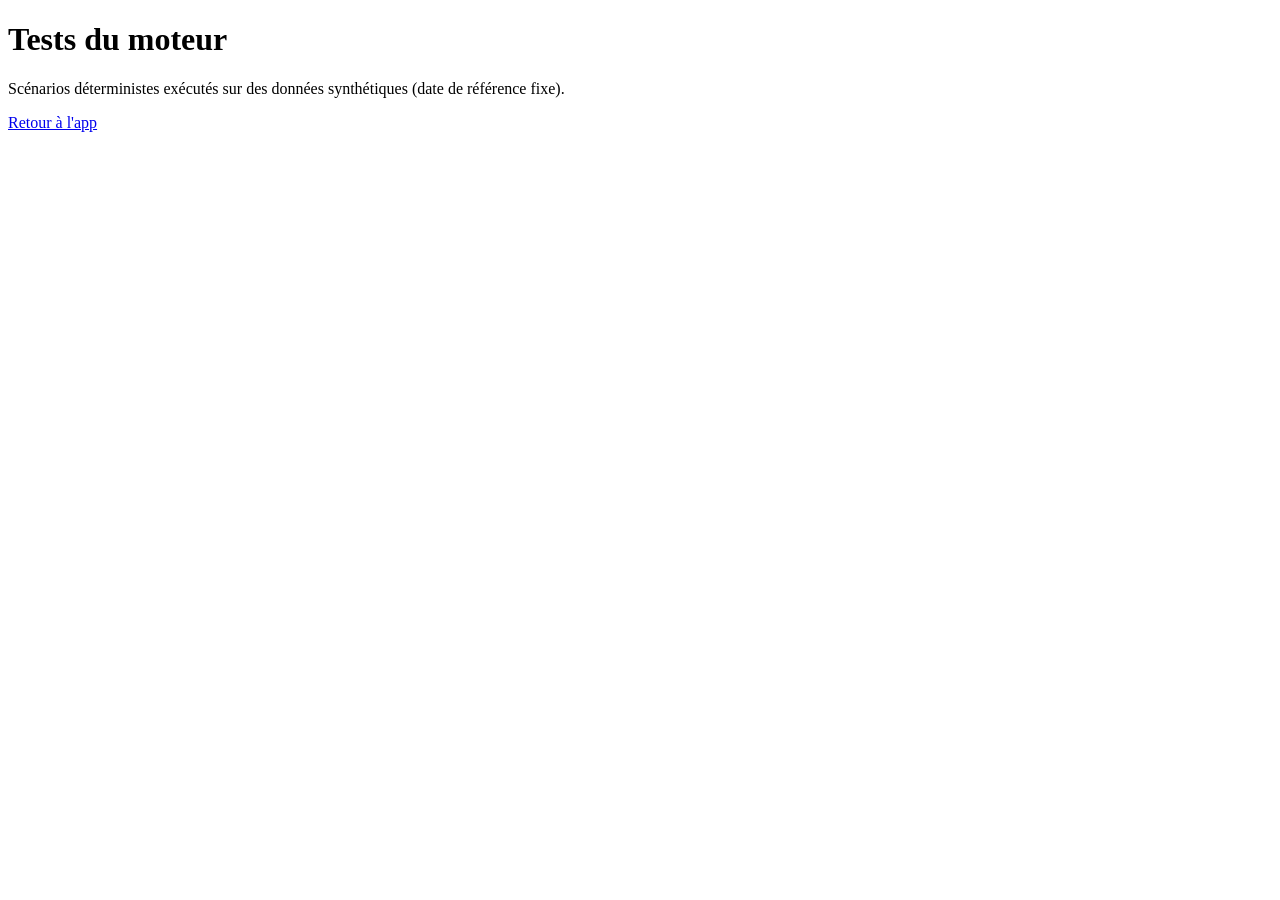
==== tests.html @ 7f494a3d "Add files via upload" ====
<!doctype html>
<html lang="fr">
<head>
<meta charset="utf-8">
<meta name="viewport" content="width=device-width, initial-scale=1">
<title>FitDiet Coach — tests du moteur</title>
<link rel="stylesheet" href="css/style.css">
</head>
<body>
<main class="main"><div class="container">
  <div class="page-head"><div><h1>Tests du moteur</h1><p class="sub">Scénarios déterministes exécutés sur des données synthétiques (date de référence fixe).</p></div><a class="btn" href="index.html">Retour à l'app</a></div>
  <div id="out" class="stack"></div>
</div></main>
<script src="js/utils.js"></script>
<script src="data/foods.js"></script>
<script src="data/recipes.js"></script>
<script src="data/prices.js"></script>
<script src="js/storage.js"></script>
<script src="js/calculations.js"></script>
<script src="js/foods.js"></script>
<script src="js/nutrition.js"></script>
<script src="js/tracking.js"></script>
<script src="js/trends.js"></script>
<script src="js/adherence.js"></script>
<script src="js/coachEngine.js"></script>
<script src="js/decisionHistory.js"></script>
<script src="js/recipes.js"></script>
<script src="js/planner.js"></script>
<script src="js/shopping.js"></script>
<script src="js/prices.js"></script>
<script src="js/photos.js"></script>
<script src="js/tests.js"></script>
<script>
  const res = FD.tests.run();
  const ok = res.filter((r) => r.ok).length;
  document.getElementById('out').innerHTML =
    '<div class="alert ' + (ok === res.length ? '' : 'danger') + '"><strong>' + ok + ' / ' + res.length + ' scénarios conformes</strong></div>' +
    res.map((r) => '<div class="card tight"><div class="between"><h3>' + FD.utils.esc(r.name) + '</h3><span class="badge ' + (r.ok ? 'ok' : 'danger') + '">' + (r.ok ? 'Conforme' : 'Échec') + '</span></div>' +
      '<p class="small muted">Décision : ' + FD.utils.esc(r.title || r.err) + '</p><p class="small">' + FD.utils.esc(r.recommend || '') + '</p></div>').join('');
</script>
</body>
</html>
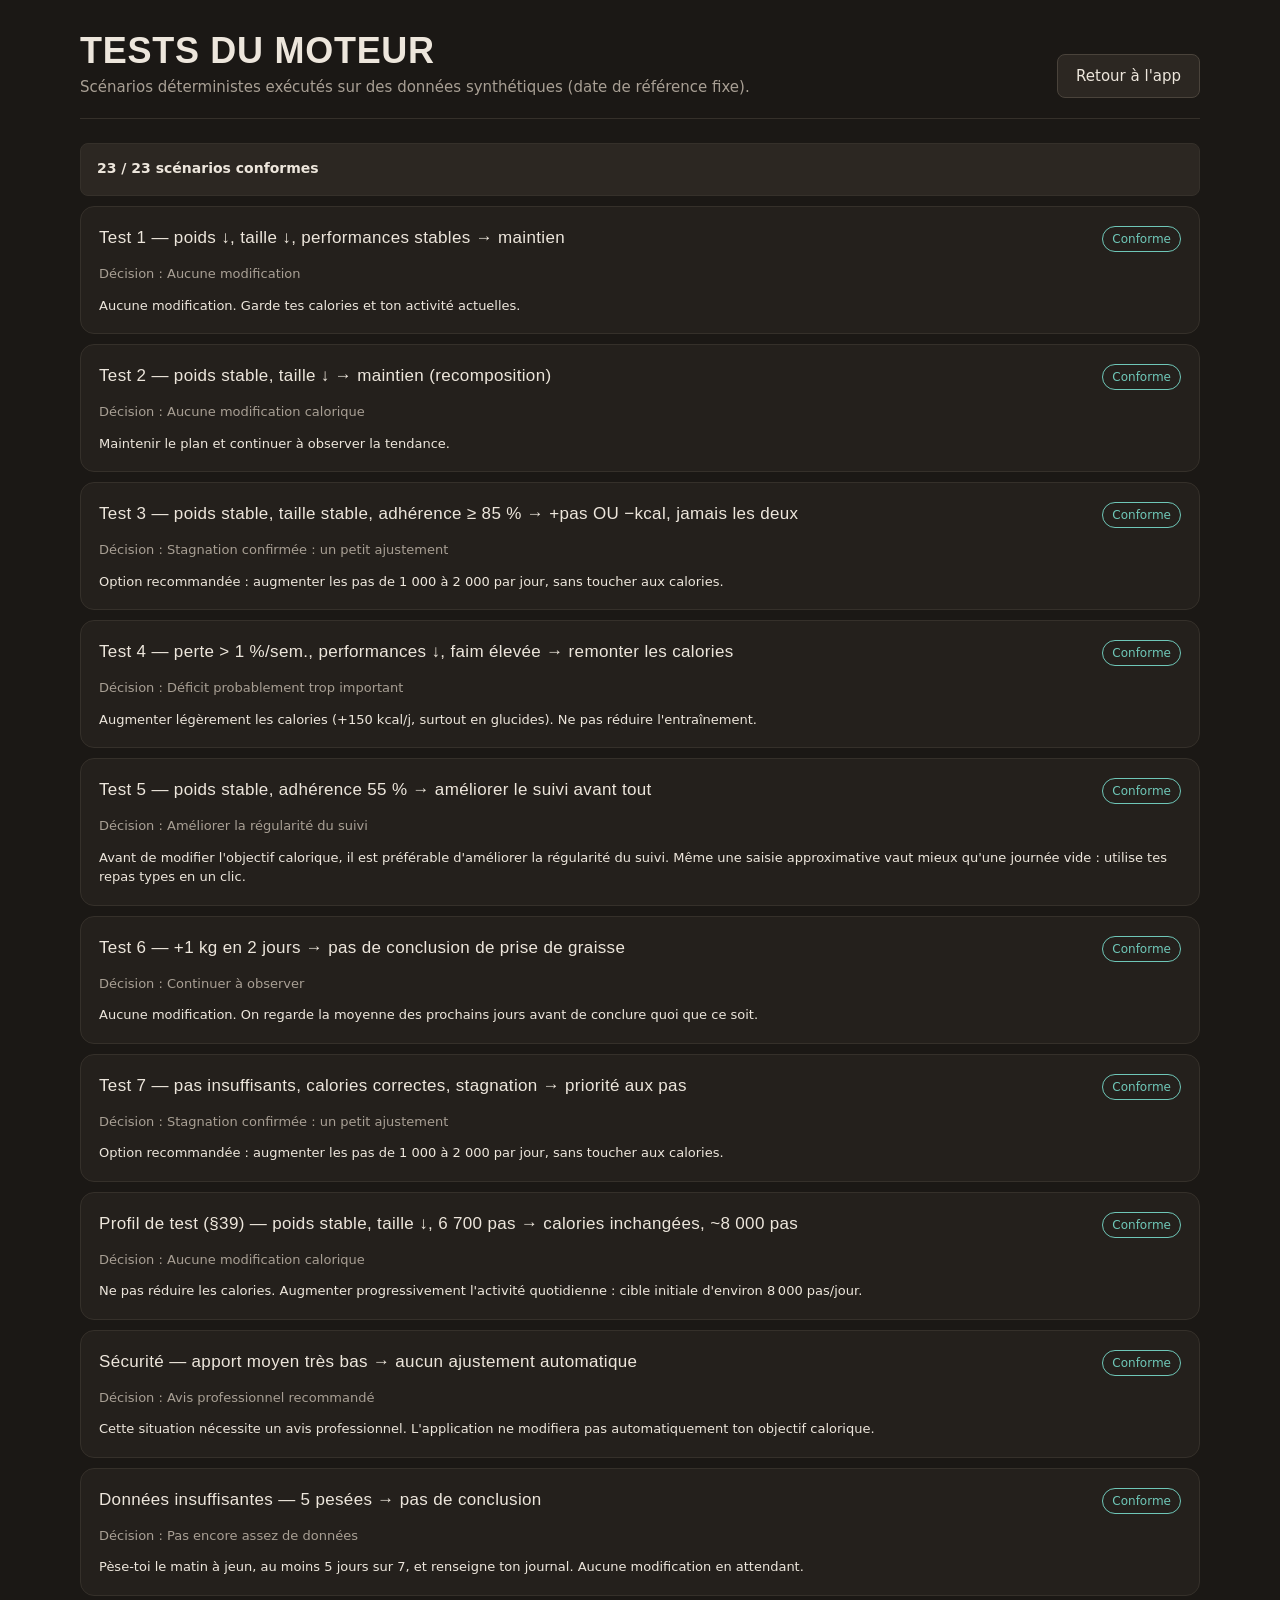
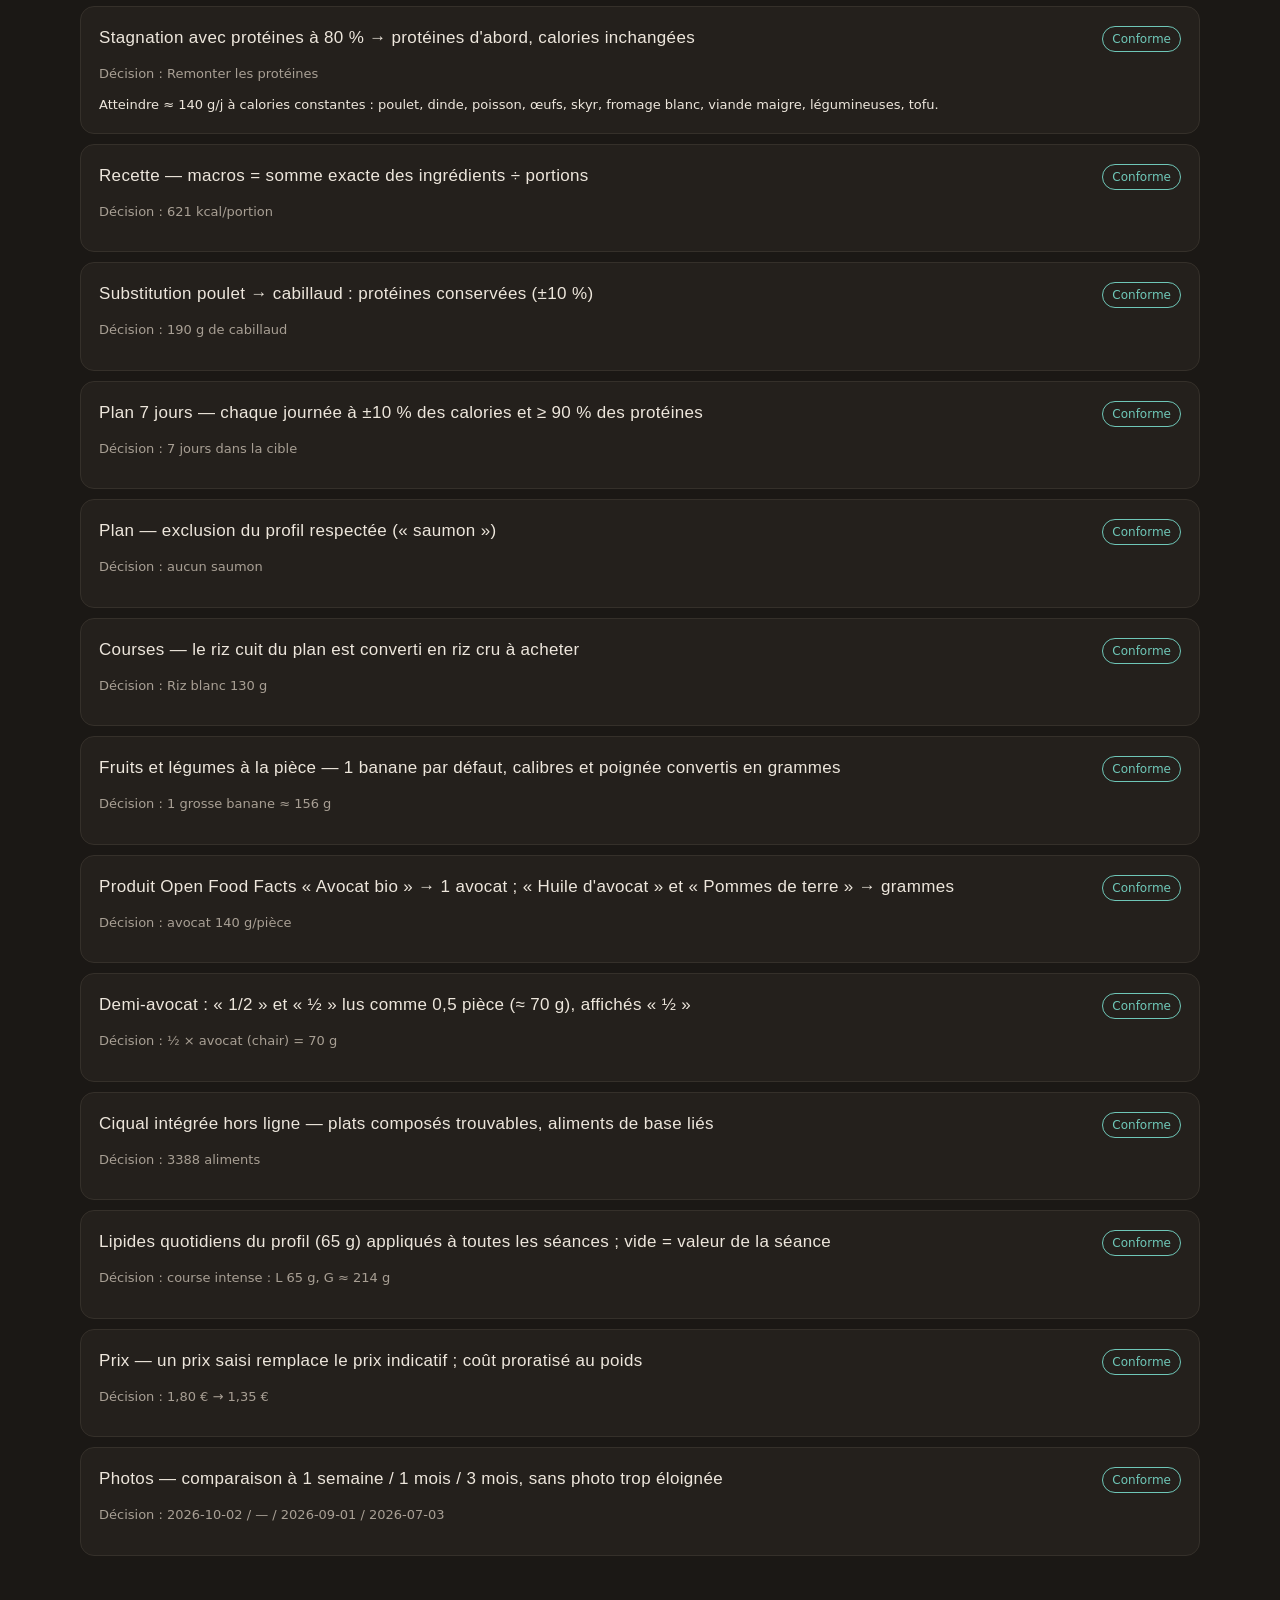
==== commit a6b7cb5d: "Add files via upload" ====
--- a/tests.html
+++ b/tests.html
@@ -15,6 +15,8 @@
 <script src="data/foods.js"></script>
 <script src="data/recipes.js"></script>
 <script src="data/prices.js"></script>
+<script src="data/ciqual.js"></script>
+<script src="data/ciqual-links.js"></script>
 <script src="js/storage.js"></script>
 <script src="js/calculations.js"></script>
 <script src="js/foods.js"></script>
@@ -29,6 +31,7 @@
 <script src="js/shopping.js"></script>
 <script src="js/prices.js"></script>
 <script src="js/photos.js"></script>
+<script src="js/ciqual.js"></script>
 <script src="js/tests.js"></script>
 <script>
   const res = FD.tests.run();
--- a/css/style.css
+++ b/css/style.css
@@ -0,0 +1,269 @@
+/* ==========================================================================
+   FitDiet Coach — feuille de style
+   Palette FORGE : graphite, or, teal. Thème clair disponible dans les paramètres.
+   ========================================================================== */
+
+:root {
+  --bg: #1B1815;
+  --surface: #24201C;
+  --surface-2: #2C2722;
+  --line: #35302A;
+  --line-strong: #4A433B;
+  --text: #EDE6DC;
+  --text-2: #CFC6BA;
+  --muted: #A89F94;
+  --accent: #D8A03D;
+  --accent-ink: #1B1815;
+  --accent-2: #6FC7B8;
+  --fat: #C9B8A3;
+  --ok: #6FC7B8;
+  --warn: #E8B65A;
+  --danger: #EE8A76;
+  --warn-bg: #3A2F1E;
+  --danger-bg: #3D2420;
+  --radius: 14px;
+  --radius-sm: 8px;
+  --font-display: 'Oswald', 'Arial Narrow', sans-serif;
+  --font-body: 'IBM Plex Sans', system-ui, -apple-system, 'Segoe UI', sans-serif;
+  --font-mono: 'IBM Plex Mono', ui-monospace, monospace;
+  color-scheme: dark;
+}
+
+:root[data-theme="clair"] {
+  --bg: #EEEAE3;
+  --surface: #FFFFFF;
+  --surface-2: #F6F3EE;
+  --line: #DDD5CA;
+  --line-strong: #C4B9AB;
+  --text: #1F1B17;
+  --text-2: #3D362F;
+  --muted: #6B6259;
+  --accent: #A8731C;
+  --accent-ink: #FFFFFF;
+  --accent-2: #1F7A6D;
+  --fat: #8A7558;
+  --ok: #1F7A6D;
+  --warn: #8F5E00;
+  --danger: #B23B26;
+  --warn-bg: #FBF0D9;
+  --danger-bg: #FBE3DE;
+  color-scheme: light;
+}
+
+* { box-sizing: border-box; }
+html { -webkit-text-size-adjust: 100%; }
+body {
+  margin: 0;
+  background: var(--bg);
+  color: var(--text);
+  font-family: var(--font-body);
+  font-size: 15px;
+  line-height: 1.5;
+  font-variant-numeric: tabular-nums;
+}
+a { color: var(--accent); }
+button, input, select, textarea { font: inherit; color: inherit; }
+:focus-visible { outline: 2px solid var(--accent); outline-offset: 2px; }
+@media (prefers-reduced-motion: reduce) { * { transition: none !important; animation: none !important; } }
+
+/* ---------- Structure ---------- */
+.app { display: flex; min-height: 100vh; }
+
+.sidebar {
+  width: 228px; flex-shrink: 0; position: sticky; top: 0; height: 100vh;
+  padding: 28px 16px; border-right: 1px solid var(--line); background: var(--bg);
+  display: flex; flex-direction: column; gap: 28px;
+}
+.brand { font-family: var(--font-display); font-weight: 700; font-size: 26px; letter-spacing: 0.02em; text-transform: uppercase; line-height: 1; padding: 0 10px; }
+.brand span { color: var(--accent); }
+.nav { display: flex; flex-direction: column; gap: 2px; }
+.nav a {
+  display: flex; align-items: center; gap: 12px; min-height: 44px; padding: 0 12px; border-radius: var(--radius-sm);
+  color: var(--text-2); text-decoration: none; font-size: 15px;
+}
+.nav a svg { width: 20px; height: 20px; flex-shrink: 0; }
+.nav a:hover { background: var(--surface); color: var(--text); }
+.nav a[aria-current="page"] { background: var(--surface-2); color: var(--accent); }
+.sidebar .disclaimer { margin-top: auto; font-size: 12px; color: var(--muted); padding: 0 10px; }
+
+.main { flex: 1; min-width: 0; padding: 32px 32px 64px; }
+.container { max-width: 1120px; margin: 0 auto; display: flex; flex-direction: column; gap: 24px; }
+
+@media (max-width: 860px) {
+  .sidebar {
+    position: fixed; bottom: 0; top: auto; left: 0; right: 0; width: auto; height: auto; z-index: 20;
+    padding: 6px 4px calc(6px + env(safe-area-inset-bottom, 0px)); border-right: 0; border-top: 1px solid var(--line);
+    flex-direction: row; gap: 0; background: var(--surface);
+  }
+  .brand, .sidebar .disclaimer { display: none; }
+  .nav { flex-direction: row; overflow-x: auto; width: 100%; gap: 0; scrollbar-width: none; }
+  .nav a { flex-direction: column; gap: 2px; min-width: 72px; padding: 6px 4px; font-size: 11px; justify-content: center; text-align: center; }
+  .main { padding: 20px 16px calc(96px + env(safe-area-inset-bottom, 0px)); }
+}
+
+/* ---------- Typographie ---------- */
+h1, h2, h3 { margin: 0; font-family: var(--font-display); font-weight: 500; letter-spacing: 0.02em; }
+h1 { font-size: 36px; font-weight: 600; text-transform: uppercase; line-height: 1.05; }
+h2 { font-size: 21px; text-transform: uppercase; letter-spacing: 0.04em; }
+h3 { font-size: 17px; }
+p { margin: 0; }
+.muted { color: var(--muted); }
+.small { font-size: 13px; }
+.big-num { font-family: var(--font-display); font-weight: 600; font-size: 56px; line-height: 0.95; }
+.mid-num { font-family: var(--font-display); font-weight: 500; font-size: 30px; line-height: 1.05; }
+.accent { color: var(--accent); }
+.teal { color: var(--accent-2); }
+
+.page-head { display: flex; flex-wrap: wrap; justify-content: space-between; align-items: flex-end; gap: 16px; padding-bottom: 20px; border-bottom: 1px solid var(--line); }
+.page-head .sub { color: var(--muted); margin-top: 6px; }
+
+/* ---------- Cartes et grilles ---------- */
+.card { background: var(--surface); border: 1px solid var(--line); border-radius: var(--radius); padding: 24px; display: flex; flex-direction: column; gap: 16px; min-width: 0; }
+.card.tight { padding: 18px; gap: 12px; }
+.card.dashed { border-style: dashed; border-color: var(--line-strong); background: transparent; }
+.card-head { display: flex; justify-content: space-between; align-items: baseline; gap: 12px; flex-wrap: wrap; }
+.row { display: flex; flex-wrap: wrap; gap: 20px; }
+.row > * { flex: 1 1 300px; }
+.row > .wide { flex: 2 1 520px; }
+.grid-2 { display: grid; grid-template-columns: repeat(2, minmax(0, 1fr)); gap: 16px 28px; }
+@media (max-width: 640px) { .grid-2 { grid-template-columns: minmax(0, 1fr); } h1 { font-size: 28px; } .big-num { font-size: 44px; } }
+.stack { display: flex; flex-direction: column; gap: 10px; }
+.inline { display: flex; flex-wrap: wrap; gap: 10px; align-items: center; }
+.between { display: flex; justify-content: space-between; align-items: baseline; gap: 12px; }
+.divider { border-top: 1px solid var(--line); padding-top: 14px; }
+
+/* ---------- Barres de progression ---------- */
+.meter { display: flex; flex-direction: column; gap: 6px; }
+.meter .between span:last-child { color: var(--text-2); }
+.meter strong { color: var(--text); font-weight: 600; }
+.track { height: 10px; background: var(--line); border-radius: 6px; overflow: hidden; position: relative; }
+.fill { height: 100%; border-radius: 6px; background: var(--accent); transition: width .3s ease; }
+.fill.p { background: var(--accent-2); }
+.fill.l { background: var(--fat); }
+.fill.over { background: var(--warn); }
+
+/* ---------- Formulaires ---------- */
+label { font-size: 13px; color: var(--text-2); display: flex; flex-direction: column; gap: 6px; }
+input[type="text"], input[type="number"], input[type="date"], input[type="time"], input[type="search"], select, textarea {
+  min-height: 44px; padding: 8px 12px; border-radius: var(--radius-sm); border: 1px solid var(--line-strong);
+  background: var(--bg); color: var(--text); font-size: 15px; width: 100%;
+}
+textarea { min-height: 80px; resize: vertical; }
+input[type="checkbox"], input[type="radio"] { width: 20px; height: 20px; accent-color: var(--accent); }
+label.check { flex-direction: row; align-items: center; gap: 10px; min-height: 44px; font-size: 15px; color: var(--text); }
+.form-grid { display: grid; grid-template-columns: repeat(auto-fill, minmax(180px, 1fr)); gap: 14px; }
+fieldset { border: 1px solid var(--line); border-radius: var(--radius); padding: 18px; margin: 0; display: flex; flex-direction: column; gap: 14px; }
+legend { font-family: var(--font-display); text-transform: uppercase; letter-spacing: 0.04em; padding: 0 8px; font-size: 16px; }
+
+.btn {
+  min-height: 44px; padding: 0 18px; border-radius: var(--radius-sm); border: 1px solid var(--line-strong);
+  background: var(--surface-2); color: var(--text); cursor: pointer; display: inline-flex; align-items: center; justify-content: center; gap: 8px;
+  font-weight: 500; text-decoration: none; white-space: nowrap;
+}
+.btn:hover { border-color: var(--accent); }
+.btn.primary { background: var(--accent); border-color: var(--accent); color: var(--accent-ink); font-weight: 600; }
+.btn.primary:hover { filter: brightness(1.08); }
+.btn.ghost { background: transparent; }
+.btn.danger { color: var(--danger); }
+.btn.sm { min-height: 36px; padding: 0 12px; font-size: 14px; }
+.btn:disabled { opacity: 0.45; cursor: not-allowed; }
+.icon-btn { width: 44px; height: 44px; padding: 0; }
+.seg { display: inline-flex; border: 1px solid var(--line-strong); border-radius: var(--radius-sm); overflow: hidden; }
+.seg button { min-height: 40px; padding: 0 14px; background: transparent; border: 0; cursor: pointer; color: var(--text-2); }
+.seg button[aria-pressed="true"] { background: var(--accent); color: var(--accent-ink); font-weight: 600; }
+
+/* ---------- Badges, alertes ---------- */
+.badge { display: inline-flex; align-items: center; gap: 6px; padding: 3px 9px; border-radius: 999px; font-size: 12px; border: 1px solid var(--line-strong); color: var(--text-2); white-space: nowrap; }
+.badge.warn { background: var(--warn-bg); border-color: transparent; color: var(--warn); }
+.badge.ok { color: var(--ok); border-color: var(--ok); }
+.badge.danger { background: var(--danger-bg); color: var(--danger); border-color: transparent; }
+.alert { padding: 14px 16px; border-radius: var(--radius-sm); background: var(--surface-2); border: 1px solid var(--line); font-size: 14px; }
+.alert.warn { background: var(--warn-bg); border-color: transparent; color: var(--text); }
+.alert.danger { background: var(--danger-bg); border-color: transparent; color: var(--text); }
+.alert strong { display: block; margin-bottom: 2px; }
+
+/* ---------- Journal ---------- */
+.meal { display: flex; flex-direction: column; gap: 6px; }
+.meal-head { display: flex; justify-content: space-between; align-items: baseline; gap: 10px; padding-bottom: 6px; border-bottom: 1px solid var(--line); }
+.entry { display: grid; grid-template-columns: minmax(0, 1fr) 92px auto auto; gap: 10px; align-items: center; padding: 8px 0; border-bottom: 1px solid var(--line); }
+.entry:last-child { border-bottom: 0; }
+.entry .name { display: flex; flex-direction: column; min-width: 0; }
+.entry .name span:first-child { overflow: hidden; text-overflow: ellipsis; }
+.entry .vals { font-size: 13px; color: var(--text-2); text-align: right; white-space: nowrap; }
+.entry input { min-height: 36px; padding: 4px 8px; }
+@media (max-width: 640px) { .entry { grid-template-columns: minmax(0, 1fr) 80px; } .entry .vals { grid-column: 1; text-align: left; } }
+.results { display: flex; flex-direction: column; border: 1px solid var(--line); border-radius: var(--radius-sm); overflow: hidden; }
+.results button { text-align: left; background: transparent; border: 0; border-bottom: 1px solid var(--line); padding: 10px 14px; min-height: 44px; cursor: pointer; display: flex; justify-content: space-between; gap: 10px; }
+.results button:last-child { border-bottom: 0; }
+.results button:hover, .results button[aria-pressed="true"] { background: var(--surface-2); }
+.tabs { display: flex; gap: 4px; flex-wrap: wrap; border-bottom: 1px solid var(--line); }
+.tabs button { background: transparent; border: 0; border-bottom: 2px solid transparent; padding: 10px 12px; min-height: 44px; cursor: pointer; color: var(--text-2); }
+.tabs button[aria-selected="true"] { color: var(--accent); border-bottom-color: var(--accent); }
+
+/* ---------- Tableaux ---------- */
+.table-wrap { overflow-x: auto; }
+table { width: 100%; border-collapse: collapse; font-size: 14px; }
+th, td { text-align: left; padding: 10px 8px; border-bottom: 1px solid var(--line); vertical-align: middle; }
+th { color: var(--muted); font-weight: 500; font-size: 13px; }
+td.num, th.num { text-align: right; }
+td input, td select { min-height: 36px; padding: 4px 8px; }
+
+/* ---------- Semaine ---------- */
+.week { display: grid; grid-template-columns: repeat(7, minmax(0, 1fr)); gap: 10px; align-items: end; }
+.week .day { display: flex; flex-direction: column; gap: 8px; align-items: stretch; text-align: center; }
+.week .bar { border-radius: 6px 6px 2px 2px; background: var(--line-strong); margin: 0 auto; width: 100%; max-width: 64px; }
+.week .day.today .bar { background: var(--accent); }
+.week .day select { font-size: 12px; padding: 4px; }
+@media (max-width: 640px) { .week { grid-template-columns: repeat(4, minmax(0, 1fr)); } }
+
+/* ---------- Coach ---------- */
+.decision { font-family: var(--font-display); font-size: 30px; font-weight: 500; line-height: 1.15; }
+.kicker { font-size: 13px; color: var(--accent); font-weight: 600; }
+.option { border: 1px solid var(--line-strong); border-radius: var(--radius-sm); padding: 16px; display: flex; flex-direction: column; gap: 8px; }
+.option.recommended { border-color: var(--accent); }
+details summary { cursor: pointer; min-height: 44px; display: flex; align-items: center; font-weight: 500; color: var(--accent); }
+dl.kv { display: grid; grid-template-columns: max-content 1fr; gap: 6px 18px; margin: 0; font-size: 14px; }
+dl.kv dt { color: var(--muted); }
+dl.kv dd { margin: 0; }
+.history-item { border-left: 2px solid var(--line-strong); padding: 4px 0 4px 16px; display: flex; flex-direction: column; gap: 4px; }
+
+canvas.chart { width: 100%; height: 220px; display: block; }
+
+/* ---------- Toast ---------- */
+.toast {
+  position: fixed; left: 50%; bottom: 28px; transform: translateX(-50%) translateY(20px); opacity: 0; pointer-events: none;
+  background: var(--text); color: var(--bg); padding: 12px 18px; border-radius: var(--radius-sm); font-weight: 500; z-index: 50;
+  transition: opacity .2s ease, transform .2s ease; max-width: calc(100vw - 32px);
+}
+.toast.show { opacity: 1; transform: translateX(-50%) translateY(0); }
+@media (max-width: 860px) { .toast { bottom: calc(92px + env(safe-area-inset-bottom, 0px)); } }
+
+.sr-only { position: absolute; width: 1px; height: 1px; overflow: hidden; clip: rect(0 0 0 0); white-space: nowrap; }
+footer.legal { font-size: 13px; color: var(--muted); border-top: 1px solid var(--line); padding-top: 16px; }
+
+/* ---------- Recettes, plan, courses (livraison 2) ---------- */
+.cards { display: grid; grid-template-columns: repeat(auto-fill, minmax(260px, 1fr)); gap: 14px; }
+.recipe-card { display: flex; gap: 14px; padding: 16px; border: 1px solid var(--line); border-radius: var(--radius-sm); background: var(--surface-2); }
+.recipe-thumb { width: 56px; height: 56px; flex-shrink: 0; border-radius: var(--radius-sm); background: var(--line); color: var(--accent); display: flex; align-items: center; justify-content: center; font-family: var(--font-display); font-size: 28px; font-weight: 600; }
+.plan-meal { display: flex; flex-direction: column; gap: 6px; padding: 12px 0; border-top: 1px solid var(--line); }
+.plan-meal details summary { min-height: 36px; }
+.shop-item { border-bottom: 1px solid var(--line); padding: 4px 0; }
+.shop-item:last-child { border-bottom: 0; }
+.nav { overflow-y: auto; }
+
+/* ---------- Scanner, photos (livraison 3) ---------- */
+.scan-box { position: relative; width: 100%; max-width: 520px; aspect-ratio: 4 / 3; background: #000; border-radius: var(--radius-sm); overflow: hidden; }
+.scan-box[hidden] { display: none; }
+.scan-box video { width: 100%; height: 100%; object-fit: cover; display: block; }
+.scan-line { position: absolute; left: 8%; right: 8%; top: 50%; height: 2px; background: var(--accent); box-shadow: 0 0 0 1px rgba(0,0,0,.4); }
+.scan-box::after { content: ""; position: absolute; inset: 25% 6%; border: 2px solid rgba(255,255,255,.7); border-radius: 8px; pointer-events: none; }
+.photo-grid { display: grid; grid-template-columns: repeat(auto-fill, minmax(180px, 1fr)); gap: 12px; }
+.photo-grid figure { margin: 0; display: flex; flex-direction: column; gap: 6px; }
+.photo-grid img { width: 100%; aspect-ratio: 3 / 4; object-fit: cover; border-radius: var(--radius-sm); background: var(--surface-2); }
+.photo-grid figure.empty div { aspect-ratio: 3 / 4; border: 1px dashed var(--line-strong); border-radius: var(--radius-sm); display: flex; align-items: center; justify-content: center; text-align: center; padding: 12px; color: var(--muted); font-size: 13px; }
+.photo-grid figcaption { font-size: 13px; color: var(--text-2); }
+
+/* ---------- Photos de recettes ---------- */
+.recipe-thumb.has-photo { background-size: cover; background-position: center; }
+.recipe-photo img { width: 100%; max-height: 360px; object-fit: cover; border-radius: var(--radius-sm); display: block; }
+.recipe-photo[hidden] { display: none; }
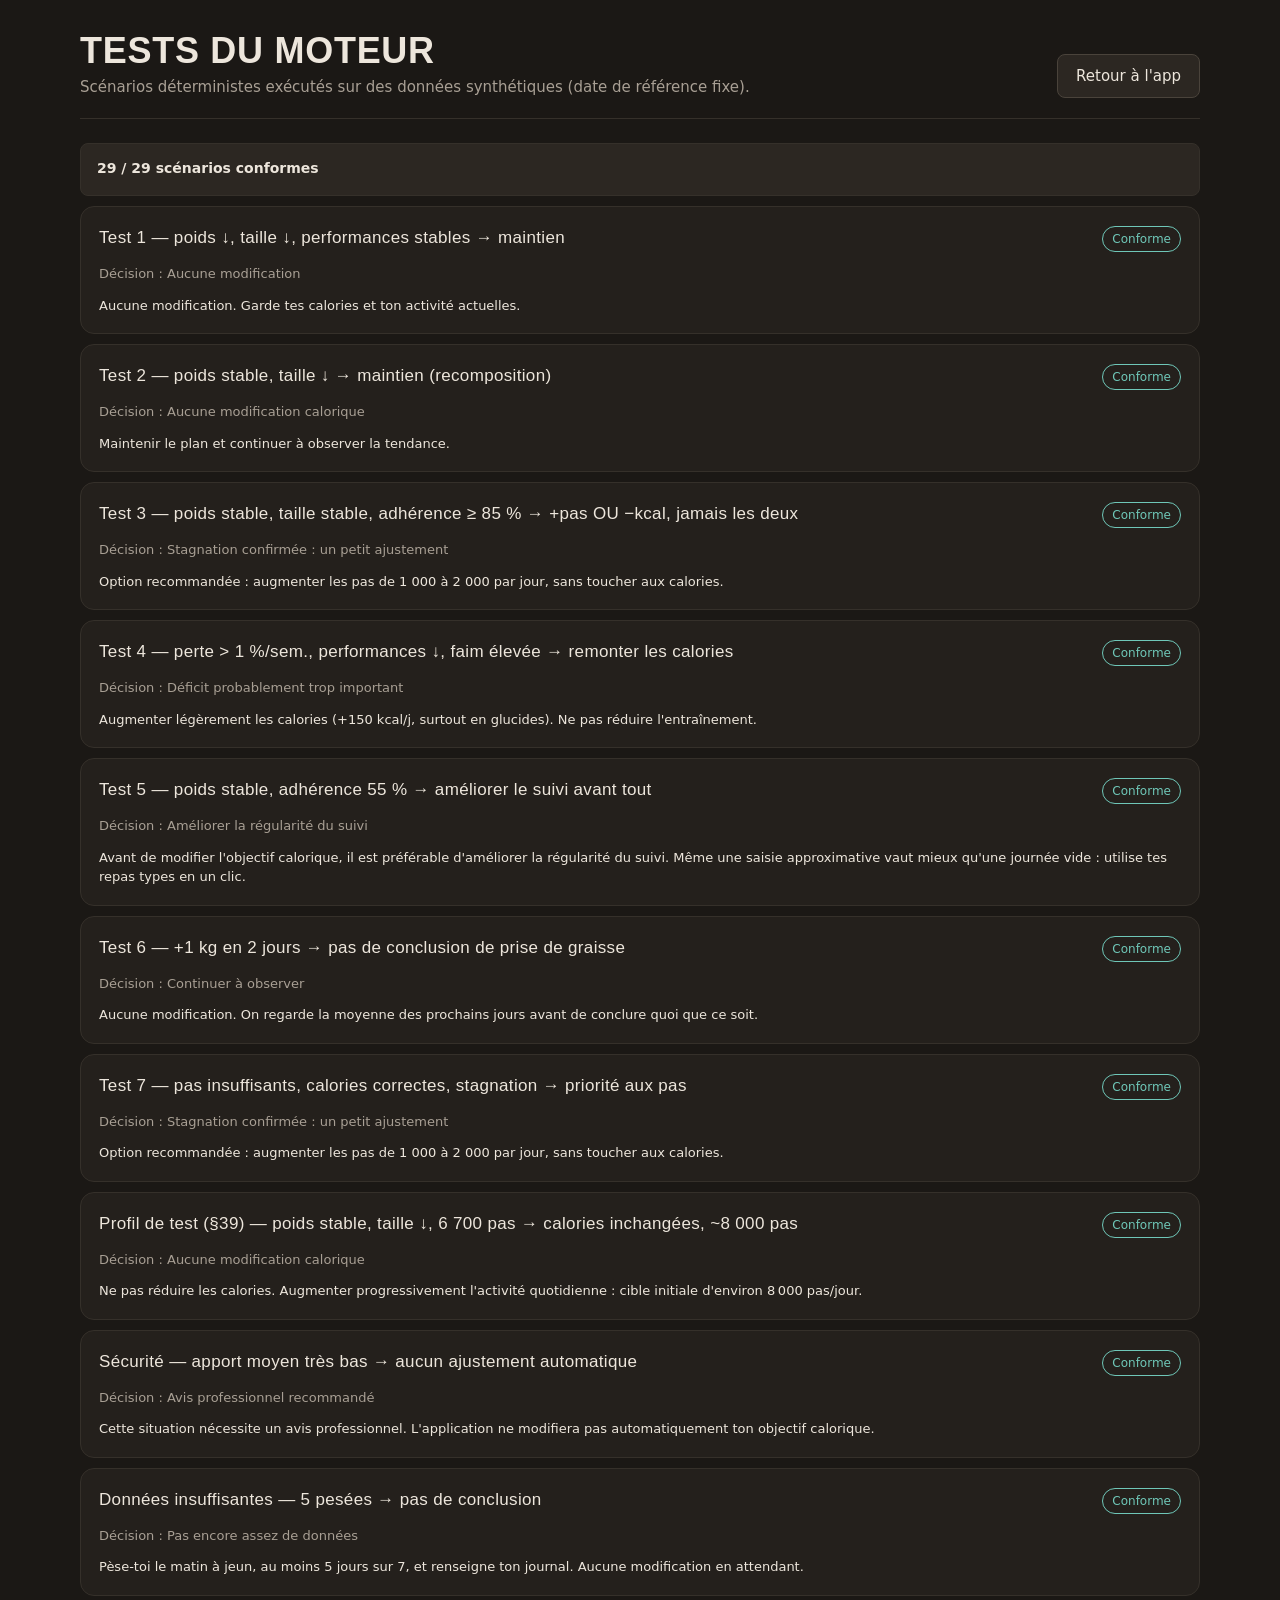
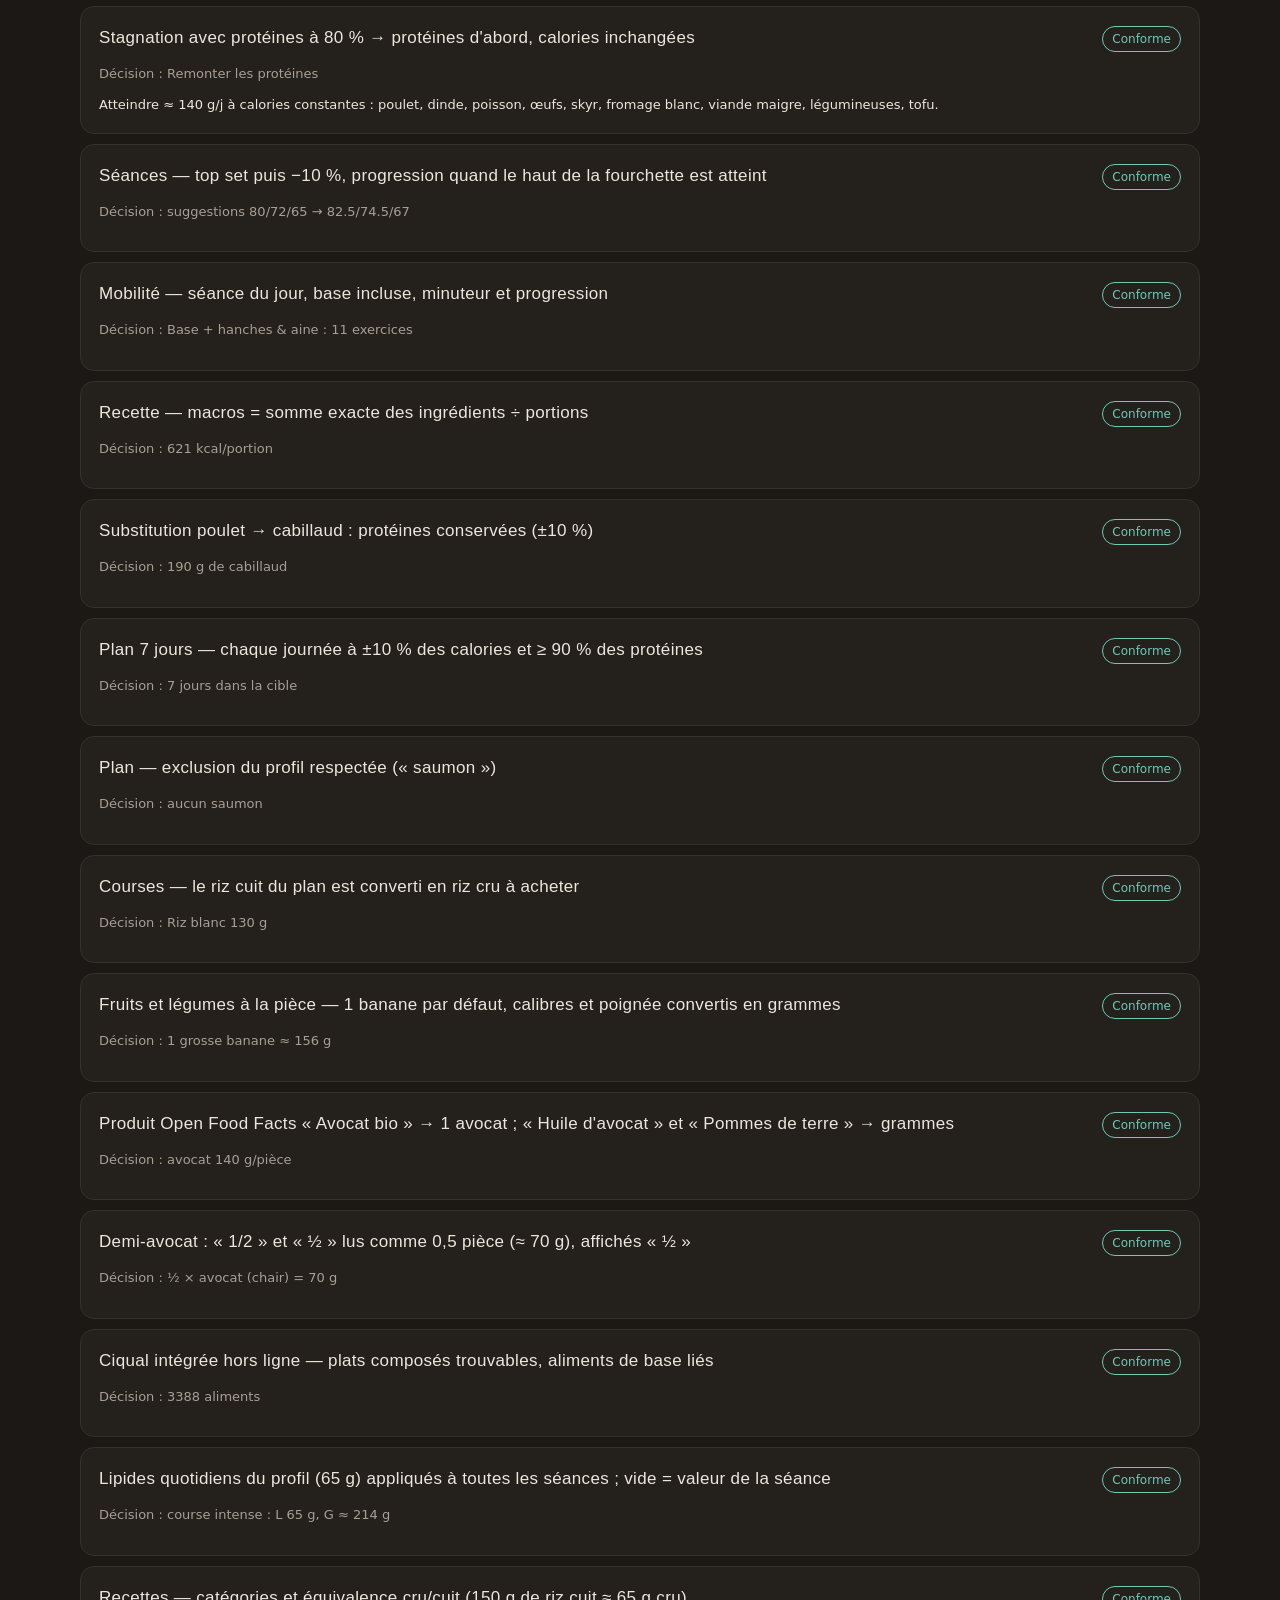
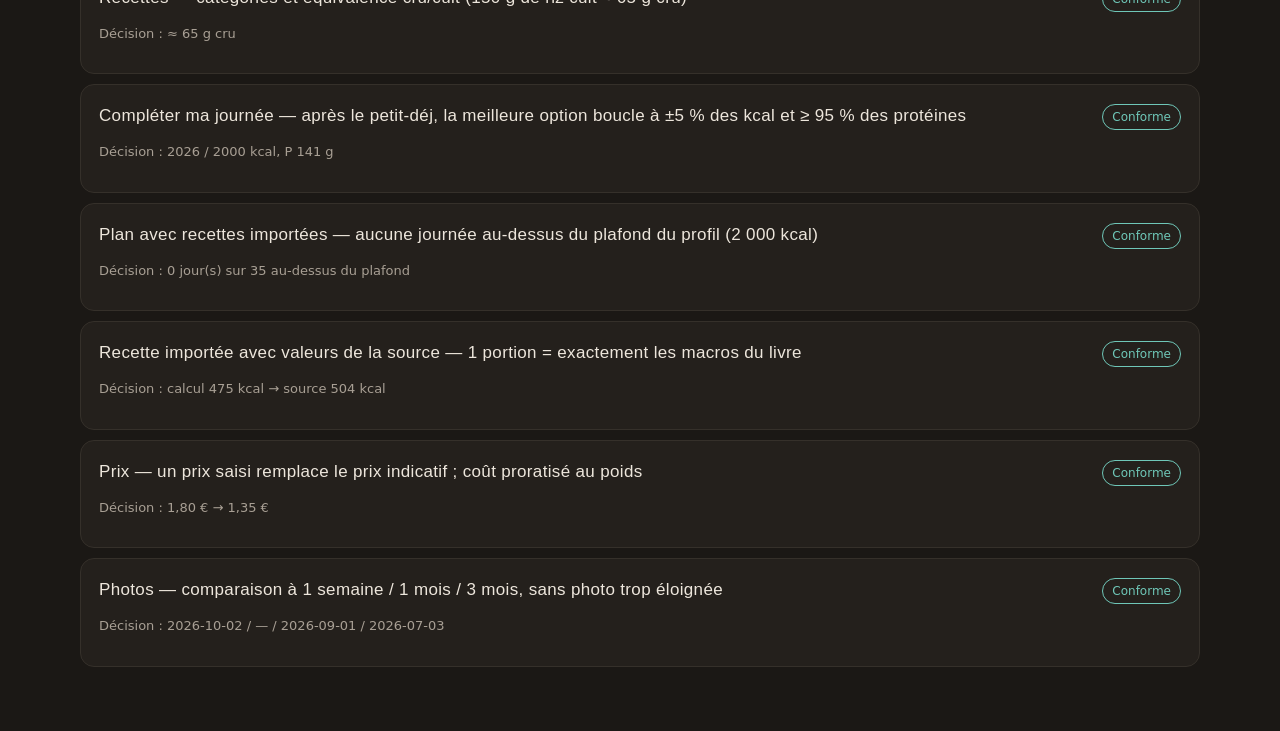
==== commit 01cd936d: "Add files via upload" ====
--- a/tests.html
+++ b/tests.html
@@ -17,6 +17,8 @@
 <script src="data/prices.js"></script>
 <script src="data/ciqual.js"></script>
 <script src="data/ciqual-links.js"></script>
+<script src="data/exercises.js"></script>
+<script src="data/mobility.js"></script>
 <script src="js/storage.js"></script>
 <script src="js/calculations.js"></script>
 <script src="js/foods.js"></script>
@@ -32,6 +34,8 @@
 <script src="js/prices.js"></script>
 <script src="js/photos.js"></script>
 <script src="js/ciqual.js"></script>
+<script src="js/training.js"></script>
+<script src="js/mobility.js"></script>
 <script src="js/tests.js"></script>
 <script>
   const res = FD.tests.run();
--- a/css/style.css
+++ b/css/style.css
@@ -244,7 +244,9 @@
 /* ---------- Recettes, plan, courses (livraison 2) ---------- */
 .cards { display: grid; grid-template-columns: repeat(auto-fill, minmax(260px, 1fr)); gap: 14px; }
 .recipe-card { display: flex; gap: 14px; padding: 16px; border: 1px solid var(--line); border-radius: var(--radius-sm); background: var(--surface-2); }
-.recipe-thumb { width: 56px; height: 56px; flex-shrink: 0; border-radius: var(--radius-sm); background: var(--line); color: var(--accent); display: flex; align-items: center; justify-content: center; font-family: var(--font-display); font-size: 28px; font-weight: 600; }
+.recipe-thumb { width: 104px; height: 78px; flex-shrink: 0; border-radius: var(--radius-sm); background: var(--line); overflow: hidden; }
+.recipe-thumb svg, .recipe-photo svg { width: 100%; height: 100%; display: block; }
+.recipe-photo { width: 100%; aspect-ratio: 4 / 3; max-height: 320px; border-radius: var(--radius-sm); overflow: hidden; }
 .plan-meal { display: flex; flex-direction: column; gap: 6px; padding: 12px 0; border-top: 1px solid var(--line); }
 .plan-meal details summary { min-height: 36px; }
 .shop-item { border-bottom: 1px solid var(--line); padding: 4px 0; }
@@ -267,3 +269,97 @@
 .recipe-thumb.has-photo { background-size: cover; background-position: center; }
 .recipe-photo img { width: 100%; max-height: 360px; object-fit: cover; border-radius: var(--radius-sm); display: block; }
 .recipe-photo[hidden] { display: none; }
+
+.chips { display: flex; flex-wrap: wrap; gap: 6px; }
+.chip { min-height: 36px; padding: 0 12px; border-radius: 999px; border: 1px solid var(--line-strong); background: transparent; color: var(--text-2); cursor: pointer; }
+.chip[aria-pressed="true"] { background: var(--accent); border-color: var(--accent); color: var(--accent-ink); }
+.chip[aria-pressed="true"] .muted { color: var(--accent-ink); opacity: .75; }
+.cat-title { margin-top: 10px; font-family: var(--font-display); text-transform: uppercase; letter-spacing: .04em; font-size: 16px; color: var(--accent); }
+
+.cd-meal { display: flex; gap: 12px; align-items: flex-start; padding: 8px 0; }
+.recipe-thumb.small-thumb { width: 72px; height: 54px; }
+
+.jr-row { display: flex; gap: 12px; align-items: center; padding: 10px 0; border-bottom: 1px solid var(--line); flex-wrap: wrap; }
+.jr-row:last-child { border-bottom: 0; }
+@media (max-width: 640px) { .jr-row > .inline { width: 100%; justify-content: flex-start; } }
+
+.entry-group { border-bottom: 1px solid var(--line); }
+.group-row { display: flex; gap: 12px; align-items: center; padding: 10px 0; flex-wrap: wrap; }
+.group-items { padding: 0 0 8px 16px; border-left: 2px solid var(--line-strong); margin: 0 0 8px 34px; }
+.group-icon { display: flex; align-items: center; justify-content: center; font-size: 22px; color: var(--accent); }
+@media (max-width: 640px) { .group-row > .inline { width: 100%; justify-content: flex-start; } .group-items { margin-left: 8px; } }
+
+.fav-btn { background: transparent; border: 0; cursor: pointer; font-size: 22px; line-height: 1; color: var(--muted); min-width: 36px; min-height: 36px; padding: 0; }
+.fav-btn[aria-pressed="true"] { color: var(--accent); }
+.fav-btn:hover { color: var(--accent); }
+
+/* ---------- Séances (v4.0) ---------- */
+.tr-anim { position: relative; width: 220px; aspect-ratio: 3 / 2; flex-shrink: 0; border-radius: var(--radius-sm); overflow: hidden; background: #fff; border: 1px solid var(--line); }
+.tr-anim img { position: absolute; inset: 0; width: 100%; height: 100%; object-fit: cover; }
+.tr-anim .tr-f2 { animation: tr-move 2.4s ease-in-out infinite; }
+.tr-anim.sm { width: 100%; }
+.tr-anim.tr-noimg, .tr-thumb.tr-noimg { display: grid; place-items: center; background: var(--surface-2); color: var(--muted); }
+.tr-anim.tr-noimg svg { width: 44px; height: 44px; }
+@keyframes tr-move { 0%, 38% { opacity: 0; } 50%, 88% { opacity: 1; } 100% { opacity: 0; } }
+@media (prefers-reduced-motion: reduce) { .tr-anim .tr-f2 { opacity: 0; } }
+.tr-ex-top { display: flex; gap: 18px; align-items: flex-start; }
+@media (max-width: 640px) { .tr-ex-top { flex-direction: column; } .tr-anim:not(.sm) { width: 100%; } }
+.tr-note { padding: 6px 10px; border-left: 3px solid var(--accent); background: var(--surface-2); border-radius: 0 var(--radius-sm) var(--radius-sm) 0; }
+.tr-sets th, .tr-sets td { padding: 6px 8px; text-align: left; }
+.tr-sets td:first-child, .tr-sets th:first-child { width: 48px; }
+.tr-sets .tr-in { width: 100%; max-width: 110px; min-height: 44px; text-align: center; font-family: var(--font-mono); font-size: 16px; }
+.tr-sets .tr-in::placeholder { color: var(--muted); opacity: .8; }
+.tr-cues summary { cursor: pointer; min-height: 36px; display: inline-flex; align-items: center; color: var(--accent-2); }
+.tr-cues ul { margin: 6px 0 0; padding-left: 18px; }
+.tr-week { display: grid; grid-template-columns: repeat(7, minmax(0, 1fr)); gap: 10px; }
+@media (max-width: 760px) { .tr-week { grid-template-columns: repeat(2, minmax(0, 1fr)); } }
+.tr-mini { display: flex; flex-direction: column; gap: 6px; }
+.tr-mini-row { display: grid; grid-template-columns: 56px minmax(0, 1fr) auto; gap: 10px; align-items: center; }
+.tr-thumb { width: 56px; height: 38px; object-fit: cover; border-radius: 6px; background: #fff; display: block; }
+.tr-edit-row { display: flex; gap: 12px; align-items: flex-start; padding: 14px 0; border-top: 1px solid var(--line); }
+.tr-edit-row .tr-thumb { width: 72px; height: 48px; }
+.tr-edit-grid { display: grid; grid-template-columns: 2fr 1.6fr 1fr 1fr; gap: 10px; }
+@media (max-width: 760px) { .tr-edit-grid { grid-template-columns: 1fr 1fr; } }
+.tr-grid { display: grid; grid-template-columns: repeat(auto-fill, minmax(160px, 1fr)); gap: 8px; }
+.tr-pick { display: flex; align-items: center; gap: 8px; padding: 6px; border: 1px solid var(--line); border-radius: var(--radius-sm); background: var(--surface-2); color: var(--text); cursor: pointer; text-align: left; font-size: 13px; min-height: 52px; }
+.tr-pick:hover { border-color: var(--accent); }
+.tr-lib { display: grid; grid-template-columns: repeat(auto-fill, minmax(200px, 1fr)); gap: 14px; }
+.tr-lib-card { display: flex; flex-direction: column; gap: 6px; padding: 10px; border: 1px solid var(--line); border-radius: var(--radius); background: var(--surface); color: var(--text); cursor: pointer; text-align: left; }
+.tr-lib-card:hover { border-color: var(--accent); }
+.tr-duo { display: grid; grid-template-columns: 1fr 1fr; gap: 12px; }
+.tr-duo figure { margin: 0; display: flex; flex-direction: column; gap: 4px; }
+.tr-duo img { width: 100%; border-radius: var(--radius-sm); background: #fff; }
+.tr-timer { position: fixed; left: 50%; transform: translateX(-50%); bottom: 20px; z-index: 40; display: flex; align-items: center; gap: 12px; padding: 10px 14px; border-radius: 999px; background: var(--surface-2); border: 1px solid var(--accent); box-shadow: 0 8px 24px rgba(0,0,0,.35); }
+.tr-timer .tr-timer-time { font-family: var(--font-display); font-size: 26px; color: var(--accent); min-width: 64px; text-align: center; }
+.tr-timer.done { border-color: var(--ok); }
+.tr-timer.done .tr-timer-time { color: var(--ok); }
+@media (max-width: 860px) { .tr-timer { bottom: calc(84px + env(safe-area-inset-bottom, 0px)); width: calc(100% - 24px); justify-content: space-between; } }
+.menu-grid { display: grid; grid-template-columns: repeat(auto-fill, minmax(240px, 1fr)); gap: 12px; }
+.menu-card { display: flex; flex-direction: column; gap: 8px; padding: 14px; border: 1px solid var(--line); border-radius: var(--radius-sm); background: var(--surface-2); }
+.menu-items { margin: 0; padding-left: 0; list-style: none; display: flex; flex-direction: column; gap: 3px; }
+label.inline { flex-direction: row; align-items: center; }
+.chip.tr-alt { display: inline-flex; align-items: center; gap: 4px; padding-right: 4px; cursor: default; }
+.chip.tr-alt .btn { min-height: 28px; padding: 0 8px; border: 0; }
+.tr-timer-label { max-width: 150px; overflow: hidden; text-overflow: ellipsis; white-space: nowrap; }
+/* ---------- Mobilité ---------- */
+.mob-sub { font-size: 15px; text-transform: uppercase; letter-spacing: .05em; color: var(--accent-2); margin-top: 6px; }
+.mob-item { display: flex; gap: 16px; align-items: flex-start; padding: 14px; border: 1px solid var(--line); border-radius: var(--radius); background: var(--surface); }
+.mob-item > img { width: 220px; flex-shrink: 0; border-radius: var(--radius-sm); background: #F7F5F1; }
+.mob-item.done { opacity: .6; }
+.mob-item.done h3 { text-decoration: line-through; text-decoration-color: var(--ok); }
+.mob-n { display: inline-grid; place-items: center; width: 26px; height: 26px; border-radius: 50%; background: var(--accent-2); color: var(--accent-ink); font-size: 13px; font-weight: 600; flex-shrink: 0; }
+.mob-dose { font-family: var(--font-mono); color: var(--accent); font-size: 14px; }
+.mob-item details summary { cursor: pointer; color: var(--accent-2); }
+.mob-item details p { margin-top: 6px; }
+@media (max-width: 640px) { .mob-item { flex-direction: column; } .mob-item > img { width: 100%; } }
+/* ---------- Mobilité ---------- */
+.mob-sub { font-size: 15px; text-transform: uppercase; letter-spacing: .05em; color: var(--accent-2); margin-top: 6px; }
+.mob-item { display: flex; gap: 16px; align-items: flex-start; padding: 14px; border: 1px solid var(--line); border-radius: var(--radius); background: var(--surface); }
+.mob-item > img { width: 220px; flex-shrink: 0; border-radius: var(--radius-sm); background: #F7F5F1; }
+.mob-item.done { opacity: .6; }
+.mob-item.done h3 { text-decoration: line-through; text-decoration-color: var(--ok); }
+.mob-n { display: inline-grid; place-items: center; width: 26px; height: 26px; border-radius: 50%; background: var(--accent-2); color: var(--accent-ink); font-size: 13px; font-weight: 600; flex-shrink: 0; }
+.mob-dose { font-family: var(--font-mono); color: var(--accent); font-size: 14px; }
+.mob-item details summary { cursor: pointer; color: var(--accent-2); }
+.mob-item details p { margin-top: 6px; }
+@media (max-width: 640px) { .mob-item { flex-direction: column; } .mob-item > img { width: 100%; } }
